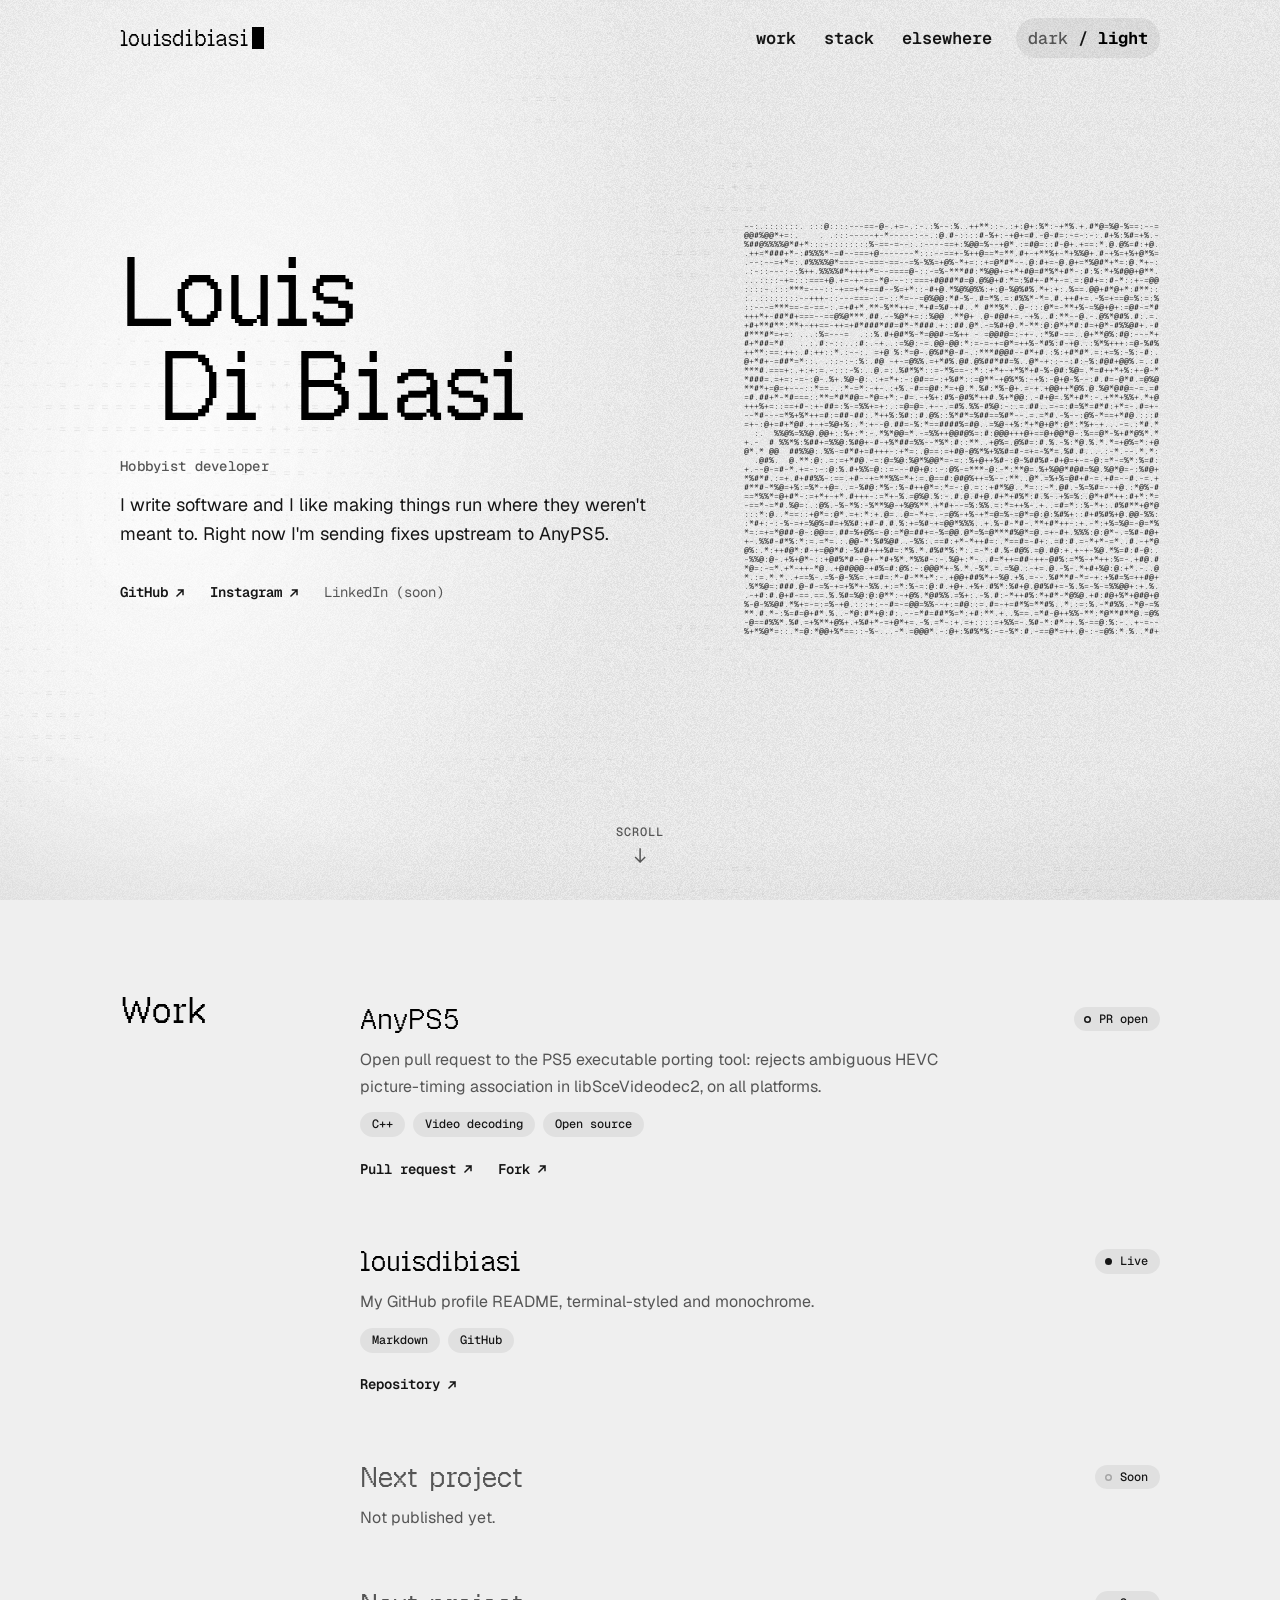
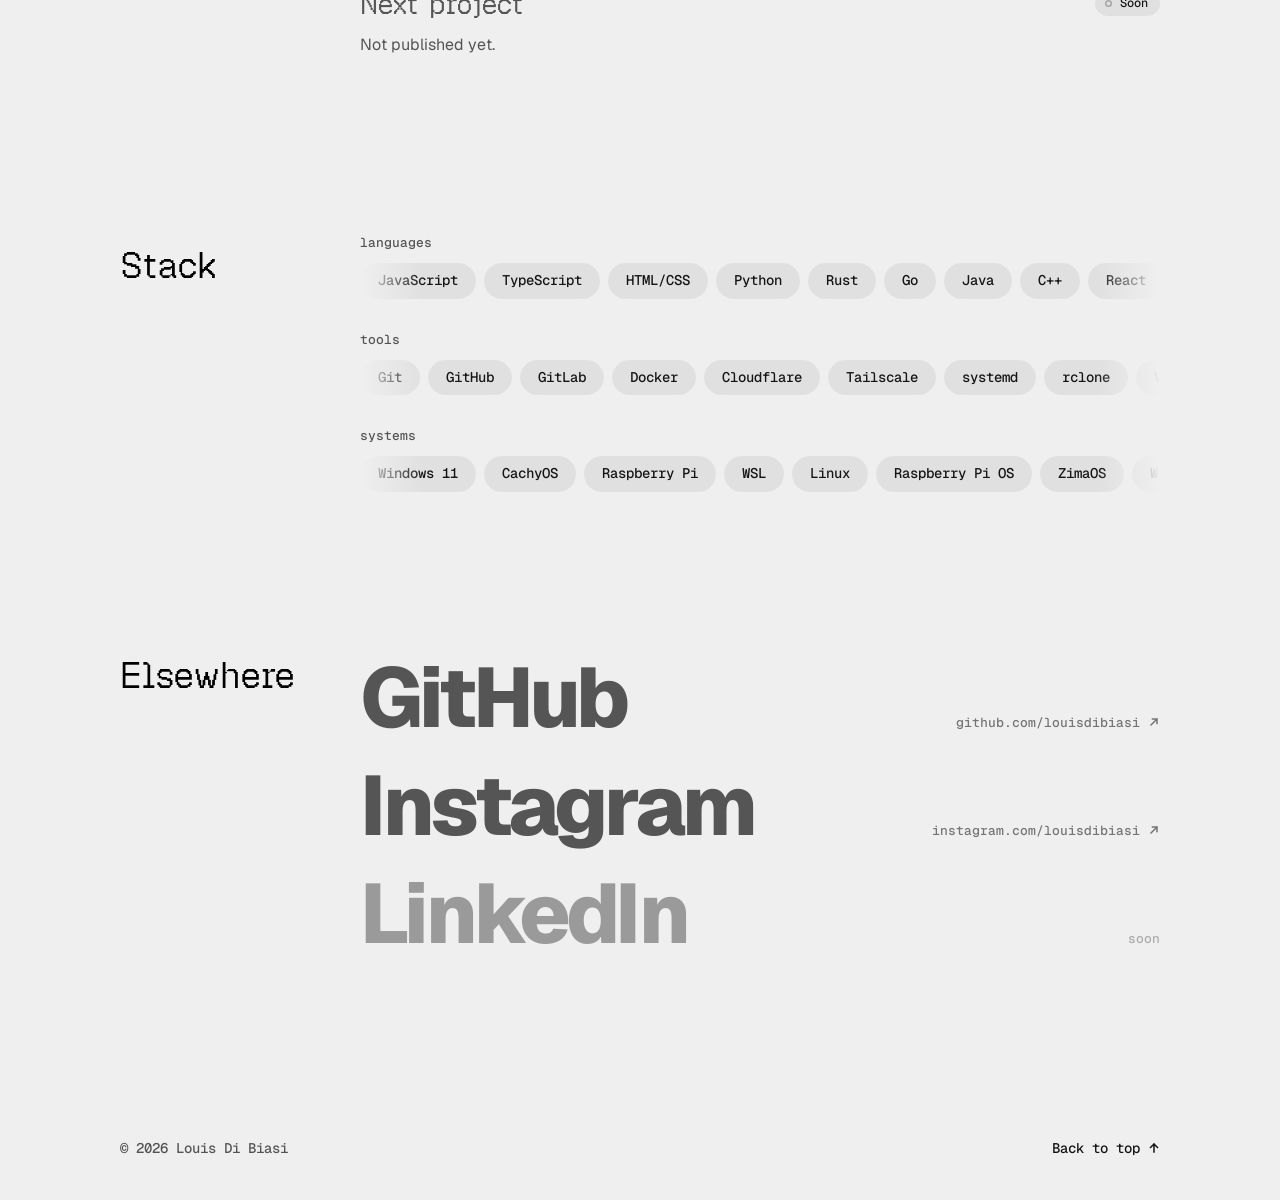
==== index.html @ 1cf5dfa0 "Add site" ====
<!doctype html>
<html lang="en">
<head>
  <meta charset="utf-8">
  <meta name="viewport" content="width=device-width, initial-scale=1">
  <meta name="color-scheme" content="dark light">
  <meta name="darkreader-lock">
  <title>Louis Di Biasi — Hobbyist developer</title>
  <meta name="description" content="Louis Di Biasi, hobbyist developer. I write software and like making things run where they weren't meant to. Projects, stack and links.">
  <link rel="canonical" href="https://louisdibiasi.is-a.dev/">
  <meta name="theme-color" content="#060606" media="(prefers-color-scheme: dark)">
  <meta name="theme-color" content="#efefef" media="(prefers-color-scheme: light)">
  <meta property="og:type" content="website">
  <meta property="og:url" content="https://louisdibiasi.is-a.dev/">
  <meta property="og:title" content="Louis Di Biasi — Hobbyist developer">
  <meta property="og:description" content="Hobbyist developer. Projects, stack and links.">
  <meta name="twitter:card" content="summary">
  <meta name="twitter:title" content="Louis Di Biasi — Hobbyist developer">
  <meta name="twitter:description" content="Hobbyist developer. Projects, stack and links.">
  <script>(function(){var d=document.documentElement;d.className+=" js";try{var t=localStorage.getItem("theme");if(t==="light"||t==="dark")d.setAttribute("data-theme",t)}catch(e){}})();</script>
  <link rel="preload" href="fonts/geist-pixel-square.woff2" as="font" type="font/woff2" crossorigin>
  <link rel="preload" href="fonts/geist-var.woff2" as="font" type="font/woff2" crossorigin>
  <link rel="stylesheet" href="css/styles.css">
  <link rel="icon" href="favicon.svg" type="image/svg+xml">
  <script src="js/main.js" defer></script>
  <script src="js/backdrop.js" defer></script>
  <script src="js/ascii-portrait.js" defer></script>
</head>
<body id="top">
  <div class="bg" aria-hidden="true">
    <i class="beam"></i>
    <canvas class="field"></canvas>
    <i class="grain"></i>
    <i class="vignette"></i>
  </div>
  <div class="sentinel" aria-hidden="true"></div>
  <a class="scroll-cue" href="#work" aria-label="Scroll down to work"><span>scroll</span><svg class="down" width="12" height="16" viewBox="0 0 12 16" aria-hidden="true" focusable="false"><path d="M6 1v13M1.5 9.5 6 14l4.5-4.5" fill="none" stroke="currentColor" stroke-width="1.5" stroke-linecap="square"/></svg></a>
  <a class="skip" href="#main">Skip to content</a>

  <header class="site-header">
    <div class="wrap bar">
      <a class="wordmark rl-host" href="#top" aria-label="louisdibiasi, back to top">
<span class="rl" aria-hidden="true"><span class="rl-w"><span class="rl-c" style="--i:0"><span data-c="l">l</span></span><span class="rl-c" style="--i:1"><span data-c="o">o</span></span><span class="rl-c" style="--i:2"><span data-c="u">u</span></span><span class="rl-c" style="--i:3"><span data-c="i">i</span></span><span class="rl-c" style="--i:4"><span data-c="s">s</span></span><span class="rl-c" style="--i:5"><span data-c="d">d</span></span><span class="rl-c" style="--i:6"><span data-c="i">i</span></span><span class="rl-c" style="--i:7"><span data-c="b">b</span></span><span class="rl-c" style="--i:8"><span data-c="i">i</span></span><span class="rl-c" style="--i:9"><span data-c="a">a</span></span><span class="rl-c" style="--i:10"><span data-c="s">s</span></span><span class="rl-c" style="--i:11"><span data-c="i">i</span></span></span></span>
<span class="cursor" aria-hidden="true"></span></a>
      <nav class="nav" aria-label="Sections">
        <div class="nav-links">
          <a href="#work">work</a>
          <a href="#stack">stack</a>
          <a href="#elsewhere">elsewhere</a>
        </div>
        <button class="theme-toggle" type="button" aria-label="dark / light theme"><span data-t="dark">dark</span> / <span data-t="light">light</span></button>
      </nav>
    </div>
  </header>

  <main id="main">
    <section class="hero" aria-labelledby="name">
      <div class="wrap hero-grid">
        <div class="hero-text">
          <h1 class="name" id="name">
<span class="vh">Louis Di Biasi</span>
<span class="n1 rl-host"><span class="rl" aria-hidden="true"><span class="rl-w"><span class="rl-c" style="--i:0"><span data-c="L">L</span></span><span class="rl-c" style="--i:1"><span data-c="o">o</span></span><span class="rl-c" style="--i:2"><span data-c="u">u</span></span><span class="rl-c" style="--i:3"><span data-c="i">i</span></span><span class="rl-c" style="--i:4"><span data-c="s">s</span></span></span></span></span>
<span class="n2 rl-host"><span class="rl" aria-hidden="true"><span class="rl-w"><span class="rl-c" style="--i:0"><span data-c="D">D</span></span><span class="rl-c" style="--i:1"><span data-c="i">i</span></span></span> <span class="rl-w"><span class="rl-c" style="--i:3"><span data-c="B">B</span></span><span class="rl-c" style="--i:4"><span data-c="i">i</span></span><span class="rl-c" style="--i:5"><span data-c="a">a</span></span><span class="rl-c" style="--i:6"><span data-c="s">s</span></span><span class="rl-c" style="--i:7"><span data-c="i">i</span></span></span></span></span>
</h1>
          <p class="role">Hobbyist developer</p>

          <p class="intro">I write software and I like making things run where they weren&#x27;t meant to. Right now I&#x27;m sending fixes upstream to AnyPS5.</p>

          <ul class="social" aria-label="Profiles">

            <li><a class="lnk" href="https://github.com/louisdibiasi" target="_blank" rel="noopener noreferrer"><span class="u">GitHub</span><svg class="arr" width="12" height="12" viewBox="0 0 12 12" aria-hidden="true" focusable="false"><path d="M3 9 9 3M4.5 3H9v4.5" fill="none" stroke="currentColor" stroke-width="1.5" stroke-linecap="square"/></svg><span class="vh"> (opens in a new tab)</span></a></li>
            <li><a class="lnk" href="https://www.instagram.com/louisdibiasi" target="_blank" rel="noopener noreferrer"><span class="u">Instagram</span><svg class="arr" width="12" height="12" viewBox="0 0 12 12" aria-hidden="true" focusable="false"><path d="M3 9 9 3M4.5 3H9v4.5" fill="none" stroke="currentColor" stroke-width="1.5" stroke-linecap="square"/></svg><span class="vh"> (opens in a new tab)</span></a></li>
            <li><span class="lnk is-soon" role="link" aria-disabled="true">LinkedIn (soon)</span></li>

          </ul>
        </div>
        <figure class="portrait" role="img" aria-label="ASCII portrait made from Louis's GitHub profile picture" data-src="assets/avatar-gray.jpg">

          <pre class="ascii-static" aria-hidden="true">++=:-:::::::..::::::::::::-:::::::::.....:..::.::::::-::::--:-**=:..:=-:...::.:::--=+**#
@@%#@%#++=-:....::.::::::.::---::-::.::..:..::--:-=--:--=++=:+*-.    ....::-==+*##%@@@@@
+###%%%%@@###*==--::::::::::::::::::.::::--==--------+*+**+=-:::.      ...::+*%@@@@@@@@@
.-=:=++**+**#@@@%#*=::::::--::::::-::::--===+=-===--=*****=:.....       .....:=#@%@@@@@@
.::.:::-=---+#%@@@@*==---:::---=--===---==+++===+++**###*-........      ....:::-+*@@@@@@
.:-::::---::-==**#%#==-=====-::----=----=+***#%%@@@@@@*-........  .      ....:::--*@@%%#
:::-:::-++----==--*%+=-=-+*=-::--:::--+*#%%*%@@@@@%+=---:..               .::::::::-----
:..:::.:.:=-===-:::--======---::-=-:::-+#@%##@@@@+... ...           ..      ::::::::+***
:.:::--=--::::--::.::-:-=------::---=++%%@@#*%+-.                    .      .::::::::=++
--==++*##+=::-.:-:::-===*##*###*%%*=-++##%#-:.                             ...:....:..::
+**##**#*++=----::::-:=#*####*##%@*-+++@@%:.....                        ................
##*#%**++=-:...:::.::::=++******++*-=#*@@%:..  ..                    ..-................
%**%%+*-:        ....    ....:::--==:-+%@@*...                .-.......-: ..............
#*###=+=::.     ..    ....         ..:=#@@%=.....    ..:..:-+***:....... ...-::-::......
***%*-==*#+:...     ...... .         .:=+****=....-=++==++****++=-:::--: .=----====--::.
#**%+---==:::... ....... .   ..   ... ..:---==.::-*+*+++=+++++==++===---  ---=-======-::
#**%=---+..--:...  ..::.    ........... :*++-:::-=+**++++++*+++++==+=--=. +#%@#++++==-::
**##+---+=:-::.:=:. ...:-::::.......... .:----=-:-+++=---=-----::.=+*###--+@@@@*++++=--:
=*#**+==-+-:.::.=*====++=--=---=-===-::...::.:----====... ..:-=+**#%%@@#-#:#@%%%+==-::..
-=+++=-::--++-:-++*#*+-=--=======-..:-::::.......:::--::-+*#%%%@@%%@%%%#-%+-%%##*::....:
--=--::-==*@@#==+#*++=:+++++=-*#*.  .:::::-.---::::-+**#%%%%%%%%%%%%@%%*-#%==*+*%-..  .:
-=:.:-----#@%@#*#***+-:.::::::-=-:..:--::--:=======*##%%%%######%%%%%#%+-#%%::=*%*:.  .
         .%%%%##*+=:--==+----==--::--::::::::=--=**##########*##%%%%%##=-%%%=.=#%#-.   .
         -%#***=-...+@%#==---::==--....::.....::=*########*#****#%%%#**=-%%+-.-#%%-:.  .
         :*#*=:.....:#%*-=---=-==-:..::::...::--+**######****++*#%%#*++=-%*--.-#%%+-...
      .   +#=:.......:-==-=+*+++==-::::....:-=+-+****#**#*+++++*####+=++:+-:==.=+==:::..
=--:.:.  -#+:......::::::=#%@#**+=-::......-=++=******+*#++++++*##*+==**.:::-:......::..
+**+*+-. +*=:.....:-:..-***@%%%%#*===::::-=+*#+=##**++*#*+=++*++++=+-==-.... .. ...  ...
*++*+*+:.*+=-.....::.:*%#+#@#%%#%==++===+####%++##*++*##+=+++**+=---::......... ...
+#=+=::.:#*+-......:+##%#+#@%##%%-:-=++*####%%++##==#%#*++**+*#+--::::::  . ...  .  ..
--:...:..==-:....  .#%#%**#%###%%#=+*#%%%**%%%*+#+=--+*+=***+*#*=-::::--...       .
.. ...:-            -##%+-**###%##@@@@%#*+*%%#***==-=++=+***+*##=-:----:.:.          ...
:. .. =#=:.         :*#*:+++###%*#%%%#*++*#%%#*++***#*=+****+*##+----==-.:-.           .
.....-**+=:....     .*#:+%*+##%%#%##*+=+***##*++*#%#*=+*****++#%+--=====:.-:. .
::---**+=:...:-::.::+%+=#*%**####**++=+***##*+**###*+=+*****+*#%+-====-==.:-:. ...
---=+*+=:....-===+=*%**##*******#++++++***##**####*+=+******+*#%+==--==++=.:::....
:-=+++=-:...:===**#***+==**+++++**+++*****#**###*+===+******+*##+=--==+==++...:
.:+++=-:....-+*##*+======-=+++++++*********###**+===++*****++*##+=--===++**-::...
-:++=-:.....*#*+==--------:-=+====+++++*******+====+++****++**##+=--==+++**--==:::..
==+=-::......::::::::::::::::---===++++++**++======++****+++*#%#+---=+++**+---++:::...
+==-::...... ...::::::::....  :::--==+++++==---===+++***+++**###+-:=+++**+*::-+*+::::::.
==-::....... .....::::::...    .:::::----------===++***+++***##*+-:=++*+=**::-=+*+-:::::
--::........ .....   .....      .::---:::------=+++***++++***##*=--=+++=+#*::=++***=::::
-:::........ .   .   ... ..       :---------===++++*+++=+++*###*=--=++==*#+:-=++++**+-::</pre>

          <canvas aria-hidden="true"></canvas>
        </figure>
      </div>
    </section>

    <div class="wrap">
      <section class="section" id="work" aria-labelledby="work-h">
        <h2 class="section-h" id="work-h">Work</h2>
        <ul class="rows">

          <li class="row" data-reveal>
            <div class="row-head"><h3 class="row-name">AnyPS5</h3><span class="status" data-s="open"><span class="dot" aria-hidden="true"></span>PR open</span></div>
            <p class="row-blurb">Open pull request to the PS5 executable porting tool: rejects ambiguous HEVC picture-timing association in libSceVideodec2, on all platforms.</p>
            <ul class="row-tags"><li>C++</li><li>Video decoding</li><li>Open source</li></ul>
            <ul class="row-links"><li><a class="lnk" href="https://github.com/boykopovar/AnyPS5/pull/14074" target="_blank" rel="noopener noreferrer"><span class="u">Pull request</span><svg class="arr" width="12" height="12" viewBox="0 0 12 12" aria-hidden="true" focusable="false"><path d="M3 9 9 3M4.5 3H9v4.5" fill="none" stroke="currentColor" stroke-width="1.5" stroke-linecap="square"/></svg><span class="vh"> (opens in a new tab)</span></a></li><li><a class="lnk" href="https://github.com/louisdibiasi/AnyPS5" target="_blank" rel="noopener noreferrer"><span class="u">Fork</span><svg class="arr" width="12" height="12" viewBox="0 0 12 12" aria-hidden="true" focusable="false"><path d="M3 9 9 3M4.5 3H9v4.5" fill="none" stroke="currentColor" stroke-width="1.5" stroke-linecap="square"/></svg><span class="vh"> (opens in a new tab)</span></a></li></ul>
          </li>
          <li class="row" data-reveal>
            <div class="row-head"><h3 class="row-name">louisdibiasi</h3><span class="status" data-s="live"><span class="dot" aria-hidden="true"></span>Live</span></div>
            <p class="row-blurb">My GitHub profile README, terminal-styled and monochrome.</p>
            <ul class="row-tags"><li>Markdown</li><li>GitHub</li></ul>
            <ul class="row-links"><li><a class="lnk" href="https://github.com/louisdibiasi/louisdibiasi" target="_blank" rel="noopener noreferrer"><span class="u">Repository</span><svg class="arr" width="12" height="12" viewBox="0 0 12 12" aria-hidden="true" focusable="false"><path d="M3 9 9 3M4.5 3H9v4.5" fill="none" stroke="currentColor" stroke-width="1.5" stroke-linecap="square"/></svg><span class="vh"> (opens in a new tab)</span></a></li></ul>
          </li>
          <li class="row is-placeholder" data-reveal>
            <div class="row-head"><h3 class="row-name">Next project</h3><span class="status" data-s="soon"><span class="dot" aria-hidden="true"></span>Soon</span></div>
            <p class="row-blurb">Not published yet.</p>
          </li>
          <li class="row is-placeholder" data-reveal>
            <div class="row-head"><h3 class="row-name">Next project</h3><span class="status" data-s="soon"><span class="dot" aria-hidden="true"></span>Soon</span></div>
            <p class="row-blurb">Not published yet.</p>
          </li>

        </ul>
      </section>

      <section class="section" id="stack" aria-labelledby="stack-h">
        <h2 class="section-h" id="stack-h">Stack</h2>
        <dl class="stack">

          <div class="stack-row" data-reveal><dt>languages</dt><dd><div class="marq"><ul class="items"><li>JavaScript</li><li>TypeScript</li><li>HTML/CSS</li><li>Python</li><li>Rust</li><li>Go</li><li>Java</li><li>C++</li><li>React</li><li>Node.js</li><li>Bash</li><li>PowerShell</li><li>SQL</li><li>Markdown</li></ul><div class="track" aria-hidden="true"><ul class="items"><li>JavaScript</li><li>TypeScript</li><li>HTML/CSS</li><li>Python</li><li>Rust</li><li>Go</li><li>Java</li><li>C++</li><li>React</li><li>Node.js</li><li>Bash</li><li>PowerShell</li><li>SQL</li><li>Markdown</li></ul><ul class="items"><li>JavaScript</li><li>TypeScript</li><li>HTML/CSS</li><li>Python</li><li>Rust</li><li>Go</li><li>Java</li><li>C++</li><li>React</li><li>Node.js</li><li>Bash</li><li>PowerShell</li><li>SQL</li><li>Markdown</li></ul></div></div></dd></div>
          <div class="stack-row" data-reveal><dt>tools</dt><dd><div class="marq"><ul class="items"><li>Git</li><li>GitHub</li><li>GitLab</li><li>Docker</li><li>Cloudflare</li><li>Tailscale</li><li>systemd</li><li>rclone</li><li>VS Code</li><li>Claude Code</li><li>Codex</li><li>ffmpeg</li><li>Obsidian</li><li>OBS Studio</li></ul><div class="track" aria-hidden="true"><ul class="items"><li>Git</li><li>GitHub</li><li>GitLab</li><li>Docker</li><li>Cloudflare</li><li>Tailscale</li><li>systemd</li><li>rclone</li><li>VS Code</li><li>Claude Code</li><li>Codex</li><li>ffmpeg</li><li>Obsidian</li><li>OBS Studio</li></ul><ul class="items"><li>Git</li><li>GitHub</li><li>GitLab</li><li>Docker</li><li>Cloudflare</li><li>Tailscale</li><li>systemd</li><li>rclone</li><li>VS Code</li><li>Claude Code</li><li>Codex</li><li>ffmpeg</li><li>Obsidian</li><li>OBS Studio</li></ul></div></div></dd></div>
          <div class="stack-row" data-reveal><dt>systems</dt><dd><div class="marq"><ul class="items"><li>Windows 11</li><li>CachyOS</li><li>Raspberry Pi</li><li>WSL</li><li>Linux</li><li>Raspberry Pi OS</li><li>ZimaOS</li></ul><div class="track" aria-hidden="true"><ul class="items"><li>Windows 11</li><li>CachyOS</li><li>Raspberry Pi</li><li>WSL</li><li>Linux</li><li>Raspberry Pi OS</li><li>ZimaOS</li><li>Windows 11</li><li>CachyOS</li><li>Raspberry Pi</li><li>WSL</li><li>Linux</li><li>Raspberry Pi OS</li><li>ZimaOS</li></ul><ul class="items"><li>Windows 11</li><li>CachyOS</li><li>Raspberry Pi</li><li>WSL</li><li>Linux</li><li>Raspberry Pi OS</li><li>ZimaOS</li><li>Windows 11</li><li>CachyOS</li><li>Raspberry Pi</li><li>WSL</li><li>Linux</li><li>Raspberry Pi OS</li><li>ZimaOS</li></ul></div></div></dd></div>

        </dl>
      </section>

      <section class="section" id="elsewhere" aria-labelledby="elsewhere-h">
        <h2 class="section-h" id="elsewhere-h">Elsewhere</h2>
        <ul class="elsewhere">

          <li data-reveal><a class="big" href="https://github.com/louisdibiasi" target="_blank" rel="noopener noreferrer"><span class="big-label"><span class="u">GitHub</span></span><span class="big-meta">github.com/louisdibiasi<svg class="arr" width="12" height="12" viewBox="0 0 12 12" aria-hidden="true" focusable="false"><path d="M3 9 9 3M4.5 3H9v4.5" fill="none" stroke="currentColor" stroke-width="1.5" stroke-linecap="square"/></svg></span><span class="vh"> (opens in a new tab)</span></a></li>
          <li data-reveal><a class="big" href="https://www.instagram.com/louisdibiasi" target="_blank" rel="noopener noreferrer"><span class="big-label"><span class="u">Instagram</span></span><span class="big-meta">instagram.com/louisdibiasi<svg class="arr" width="12" height="12" viewBox="0 0 12 12" aria-hidden="true" focusable="false"><path d="M3 9 9 3M4.5 3H9v4.5" fill="none" stroke="currentColor" stroke-width="1.5" stroke-linecap="square"/></svg></span><span class="vh"> (opens in a new tab)</span></a></li>
          <li data-reveal><span class="big is-soon" role="link" aria-disabled="true"><span class="big-label">LinkedIn</span><span class="big-meta">soon</span></span></li>

        </ul>
      </section>
    </div>
  </main>

  <footer class="site-footer">
    <div class="wrap">
      <div class="foot-bar">
        <p>© 2026 Louis Di Biasi</p>
        <a class="to-top" href="#top"><span class="u">Back to top</span> <svg class="up" width="12" height="12" viewBox="0 0 12 12" aria-hidden="true" focusable="false"><path d="M6 10V2M2.5 5.5 6 2l3.5 3.5" fill="none" stroke="currentColor" stroke-width="1.5" stroke-linecap="square"/></svg></a>
      </div>
    </div>
  </footer>
</body>
</html>
---- css/styles.css ----
@font-face {
  font-family: "Geist Pixel";
  src: url("../fonts/geist-pixel-square.woff2") format("woff2");
  font-weight: 400;
  font-display: swap;
}
@font-face {
  font-family: "Geist Pixel Grid";
  src: url("../fonts/geist-pixel-grid.woff2") format("woff2");
  font-weight: 400;
  font-display: swap;
}
@font-face {
  font-family: "Geist";
  src: url("../fonts/geist-var.woff2") format("woff2");
  font-weight: 100 900;
  font-display: swap;
}
@font-face {
  font-family: "Geist Mono";
  src: url("../fonts/geist-mono-var.woff2") format("woff2");
  font-weight: 100 900;
  font-display: swap;
}
@font-face {
  font-family: "Sans Fallback";
  src: local("Arial"), local("Helvetica Neue"), local("Segoe UI");
  size-adjust: 100%;
}
@font-face {
  font-family: "Mono Fallback";
  src: local("Consolas"), local("Menlo"), local("DejaVu Sans Mono");
  size-adjust: 104%;
}
:root {
  --bg: #060606;
  --fg: #ededed;
  --fg-hi: #ffffff;
  --muted: #a3a3a3;
  --faint: #5a5a5a;
  --chip: rgb(255 255 255 / 0.07);
  --chip-hi: rgb(255 255 255 / 0.13);
  --hover: rgb(255 255 255 / 0.04);
  --spot: rgb(255 255 255 / 0.07);
  --edge: rgb(255 255 255 / 0.1);
  --header-bg: rgb(6 6 6 / 0.72);
  --grain: 0.05;
  --beam-a: rgb(255 255 255 / 0.07);
  --pixel: "Geist Pixel", "Mono Fallback", ui-monospace, Consolas, monospace;
  --sans: "Geist", "Sans Fallback", system-ui, -apple-system, "Segoe UI", sans-serif;
  --mono: "Geist Mono", "Mono Fallback", ui-monospace, "Cascadia Mono", Consolas, monospace;
  --s1: 4px;
  --s2: 8px;
  --s3: 12px;
  --s4: 16px;
  --s5: 24px;
  --s6: 32px;
  --s7: 40px;
  --s8: 64px;
  --s9: 96px;
  --s10: 128px;
  --gutter: var(--s4);
  --ease: cubic-bezier(0.22, 0.61, 0.36, 1);
  --tap: 40px;
  color-scheme: dark;
}
@media (prefers-color-scheme: light) {
  :root:not([data-theme="dark"]) {
    --bg: #efefef;
    --fg: #151515;
    --fg-hi: #000000;
    --muted: #555555;
    --faint: #a5a5a5;
    --chip: rgb(0 0 0 / 0.06);
    --chip-hi: rgb(0 0 0 / 0.11);
    --hover: rgb(0 0 0 / 0.035);
    --spot: rgb(0 0 0 / 0.06);
    --edge: rgb(0 0 0 / 0.12);
    --header-bg: rgb(239 239 239 / 0.74);
    --grain: 0.07;
    --beam-a: rgb(255 255 255 / 0.9);
    color-scheme: light;
  }
}
:root[data-theme="light"] {
  --bg: #efefef;
  --fg: #151515;
  --fg-hi: #000000;
  --muted: #555555;
  --faint: #a5a5a5;
  --chip: rgb(0 0 0 / 0.06);
  --chip-hi: rgb(0 0 0 / 0.11);
  --hover: rgb(0 0 0 / 0.035);
  --spot: rgb(0 0 0 / 0.06);
  --edge: rgb(0 0 0 / 0.12);
  --header-bg: rgb(239 239 239 / 0.74);
  --grain: 0.07;
  --beam-a: rgb(255 255 255 / 0.9);
  color-scheme: light;
}
*,
*::before,
*::after {
  box-sizing: border-box;
}
html {
  -webkit-text-size-adjust: 100%;
  scrollbar-width: thin;
  scrollbar-color: var(--faint) transparent;
}
@media (prefers-reduced-motion: no-preference) {
  html {
    scroll-behavior: smooth;
  }
}
body {
  margin: 0;
  background: var(--bg);
  color: var(--fg);
  font: 400 16px/1.65 var(--sans);
  caret-color: var(--fg);
  -webkit-font-smoothing: antialiased;
  text-rendering: optimizeLegibility;
  overflow-x: clip;
}
::selection {
  background: var(--fg);
  color: var(--bg);
}
h1,
h2,
h3,
p,
ul,
ol,
dl,
dd,
figure {
  margin: 0;
}
ul,
ol {
  padding: 0;
  list-style: none;
}
a {
  color: inherit;
  text-decoration: none;
}
:focus-visible {
  outline: 2px solid var(--fg);
  outline-offset: 3px;
}
.vh {
  position: absolute;
  width: 1px;
  height: 1px;
  overflow: hidden;
  clip-path: inset(50%);
  white-space: nowrap;
}
.skip {
  position: absolute;
  left: var(--s4);
  top: -100px;
  z-index: 100;
  padding: var(--s2) var(--s3);
  background: var(--fg);
  color: var(--bg);
  font: 500 0.8125rem var(--mono);
}
.skip:focus {
  top: var(--s3);
}
.wrap {
  width: 100%;
  max-width: 1120px;
  margin-inline: auto;
  padding-inline: var(--gutter);
}
@media (min-width: 768px) {
  :root {
    --gutter: var(--s7);
  }
}

.bg {
  position: fixed;
  inset: 0;
  z-index: -1;
  overflow: hidden;
  pointer-events: none;
}
.bg > * {
  position: absolute;
  display: block;
}
.beam {
  top: -30%;
  left: -20%;
  width: 70vmax;
  height: 160%;
  background: radial-gradient(closest-side, var(--beam-a), transparent);
  filter: blur(40px);
  transform: rotate(18deg);
  animation: beam 60s ease-in-out infinite alternate;
}
@keyframes beam {
  from {
    transform: translate3d(-8%, 0, 0) rotate(18deg);
  }
  to {
    transform: translate3d(95%, 4%, 0) rotate(26deg);
  }
}
.field {
  inset: 0;
  width: 100%;
  height: 100%;
  color: var(--fg);
}
.grain {
  inset: -50%;
  background: url("../assets/grain.png");
  opacity: var(--grain);
  mix-blend-mode: overlay;
}
.vignette {
  inset: 0;
  background: radial-gradient(120% 90% at 50% 40%, transparent 55%, rgb(0 0 0 / 0.55));
}
:root[data-theme="light"] .vignette {
  background: radial-gradient(120% 90% at 50% 40%, transparent 60%, rgb(0 0 0 / 0.1));
}
@media (prefers-color-scheme: light) {
  :root:not([data-theme="dark"]) .vignette {
    background: radial-gradient(120% 90% at 50% 40%, transparent 60%, rgb(0 0 0 / 0.1));
  }
}

.rl-host {
  display: inline-block;
  width: fit-content;
}
.rl-w {
  display: inline-block;
  white-space: nowrap;
}
.rl-c {
  display: inline-block;
}
.rl-c > span {
  display: block;
}
@keyframes ripple {
  40%,
  60% {
    font-family: "Geist Pixel Grid", var(--pixel);
    opacity: 0.78;
  }
}
@media (hover: hover) and (prefers-reduced-motion: no-preference) {
  .rl-host:hover .rl-c > span,
  .rl-host:focus-visible .rl-c > span {
    animation: ripple 0.55s var(--ease) calc(var(--i, 0) * 28ms) 1 both;
  }
}

.sentinel {
  position: absolute;
  top: 0;
  left: 0;
  width: 1px;
  height: 24px;
  pointer-events: none;
}
.site-header {
  position: sticky;
  top: 0;
  z-index: 20;
  transition: background 0.3s var(--ease), box-shadow 0.3s var(--ease);
}
.site-header.is-stuck {
  background: var(--header-bg);
  -webkit-backdrop-filter: blur(16px) saturate(1.4);
  backdrop-filter: blur(16px) saturate(1.4);
  box-shadow: 0 1px 0 var(--edge);
}
.bar {
  display: flex;
  align-items: center;
  justify-content: space-between;
  gap: var(--s4);
  min-height: 76px;
}
.wordmark {
  display: inline-flex;
  align-items: center;
  min-height: var(--tap);
  font: 400 1.375rem/1 var(--pixel);
  letter-spacing: 0.01em;
  color: var(--fg-hi);
}
.cursor {
  display: inline-block;
  width: 0.55em;
  height: 1em;
  margin-left: 4px;
  background: currentColor;
  animation: blink 1.1s steps(1) infinite;
}
@keyframes blink {
  50% {
    opacity: 0;
  }
}
.nav {
  display: flex;
  align-items: center;
  gap: var(--s1);
}
.nav-links {
  display: none;
  gap: var(--s1);
}
@media (min-width: 600px) {
  .nav-links {
    display: flex;
  }
}
.nav a,
.theme-toggle {
  display: inline-flex;
  align-items: center;
  min-height: var(--tap);
  padding-inline: var(--s3);
  border-radius: 999px;
  color: var(--fg);
  font: 600 1.0625rem var(--mono);
  transition: background 0.25s var(--ease), color 0.25s var(--ease);
}
.nav a:hover,
.theme-toggle:hover {
  background: var(--chip);
  color: var(--fg-hi);
}
.theme-toggle {
  margin-left: var(--s2);
  border: 0;
  background: var(--chip);
  cursor: pointer;
  white-space: pre;
}
html:not(.js) .theme-toggle {
  display: none;
}
.theme-toggle [data-t] {
  color: var(--muted);
  font-weight: 500;
}
.theme-toggle[data-current="dark"] [data-t="dark"],
.theme-toggle[data-current="light"] [data-t="light"] {
  color: var(--fg-hi);
  font-weight: 700;
}

.u {
  position: relative;
}
.u::after {
  content: "";
  position: absolute;
  left: 0;
  right: 0;
  bottom: -0.1em;
  height: 2px;
  background: currentColor;
  transform: scaleX(0);
  transform-origin: left center;
  transition: transform 0.4s var(--ease);
}
a:hover .u::after,
a:focus-visible .u::after {
  transform: scaleX(1);
}
.arr {
  flex: none;
  width: 12px;
  height: 12px;
  overflow: visible;
  transition: transform 0.3s var(--ease);
}
.arr path {
  vector-effect: non-scaling-stroke;
}
a:hover > .arr,
a:focus-visible > .arr {
  transform: translate(2px, -2px);
}
.lnk {
  display: inline-flex;
  align-items: center;
  gap: 6px;
  min-height: var(--tap);
  font-weight: 600;
}
.lnk.is-soon {
  color: var(--muted);
  font-weight: 400;
  cursor: default;
}

.hero {
  position: relative;
  display: flex;
  align-items: flex-end;
  min-height: 92svh;
  margin-top: -77px;
  padding-block: var(--s9) var(--s8);
}
.hero-grid {
  position: relative;
  display: grid;
  gap: var(--s7);
}
.hero-text {
  max-width: 40rem;
}
.name {
  font: 400 clamp(3.25rem, 1.8rem + 7.2vw, 6rem) / 0.98 var(--pixel);
  letter-spacing: -0.01em;
  color: var(--fg-hi);
}
.name .rl-host {
  display: block;
}
.name .n2 {
  margin-left: 0.4em;
}
.role {
  margin-top: var(--s5);
  color: var(--muted);
  font: 500 0.875rem var(--mono);
  letter-spacing: 0.02em;
}
.intro {
  max-width: 44ch;
  margin-top: var(--s4);
  font-size: 1.125rem;
  line-height: 1.6;
}
.social {
  display: flex;
  flex-wrap: wrap;
  gap: 0 var(--s5);
  margin-top: var(--s5);
  font-family: var(--mono);
  font-size: 0.875rem;
}
.portrait {
  position: relative;
  order: -1;
  width: 70%;
  max-width: 460px;
  aspect-ratio: 1;
  color: var(--fg);
  container-type: inline-size;
}
.portrait canvas {
  position: absolute;
  inset: 0;
  width: 100%;
  height: 100%;
  opacity: 0;
}
.portrait.is-live canvas {
  opacity: 1;
}
.ascii-static {
  margin: 0;
  overflow: hidden;
  font: 400 0.5rem/1.2 var(--mono);
  font-size: calc(100cqw / 52.8);
  white-space: pre;
  color: var(--fg);
  opacity: 0.85;
  user-select: none;
}
.portrait.is-live .ascii-static {
  display: none;
}
@media (min-width: 860px) {
  .hero {
    align-items: center;
  }
  .hero-grid {
    grid-template-columns: minmax(0, 7fr) minmax(0, 5fr);
    align-items: center;
  }
  .portrait {
    order: 0;
    width: 100%;
    justify-self: end;
  }
}

main {
  padding-bottom: var(--s9);
}
.section {
  display: grid;
  grid-template-columns: minmax(0, 1fr);
  gap: var(--s5);
  padding-top: var(--s10);
  scroll-margin-top: 48px;
}
.section-h {
  font: 400 clamp(1.75rem, 1.4rem + 1.2vw, 2.25rem) / 1.1 var(--pixel);
  color: var(--fg-hi);
}
@media (min-width: 768px) {
  .section {
    grid-template-columns: 200px minmax(0, 1fr);
    gap: 0 var(--s7);
    padding-top: 152px;
  }
  .section-h {
    position: sticky;
    top: 112px;
    align-self: start;
    padding-top: var(--s3);
  }
}

.rows {
  display: grid;
  gap: var(--s2);
}
.row {
  position: relative;
  isolation: isolate;
  display: grid;
  gap: var(--s3);
  padding: var(--s5) var(--s3);
  margin-inline: calc(var(--s3) * -1);
  border-radius: 20px;
  transition: background 0.4s var(--ease);
}
@media (min-width: 768px) {
  .row {
    padding: var(--s5);
    margin-inline: calc(var(--s5) * -1);
  }
}
.row::before {
  content: "";
  position: absolute;
  inset: 0;
  z-index: -1;
  border-radius: inherit;
  background: radial-gradient(360px circle at var(--mx, 50%) var(--my, 0%), var(--spot), transparent 70%);
  opacity: 0;
  transition: opacity 0.4s var(--ease);
}
@media (hover: hover) {
  .row:not(.is-placeholder):hover {
    background: var(--hover);
  }
  .row:not(.is-placeholder):hover::before {
    opacity: 1;
  }
  .row:not(.is-placeholder):hover .row-name {
    transform: translateX(8px);
  }
}
.row-head {
  display: flex;
  align-items: center;
  justify-content: space-between;
  gap: var(--s4);
}
.row-name {
  font: 400 clamp(1.375rem, 1.1rem + 1vw, 1.75rem) / 1.15 var(--pixel);
  color: var(--fg-hi);
  transition: transform 0.4s var(--ease);
}
.status {
  display: inline-flex;
  align-items: center;
  gap: 8px;
  padding: 4px 12px 4px 10px;
  border-radius: 999px;
  background: var(--chip);
  font: 500 0.75rem/1.4 var(--mono);
  white-space: nowrap;
}
.dot {
  width: 7px;
  height: 7px;
  border-radius: 50%;
  background: var(--fg);
}
.status[data-s="open"] .dot,
.status[data-s="progress"] .dot {
  background: none;
  box-shadow: inset 0 0 0 1.5px var(--fg);
}
.status[data-s="soon"] .dot {
  background: none;
  box-shadow: inset 0 0 0 1.5px var(--faint);
}
.row-blurb {
  max-width: 54ch;
  color: var(--muted);
}
.row-tags {
  display: flex;
  flex-wrap: wrap;
  gap: var(--s2);
}
.row-tags li {
  padding: 3px 12px;
  border-radius: 999px;
  background: var(--chip);
  font: 500 0.75rem/1.6 var(--mono);
  color: var(--fg);
}
.row-links {
  display: flex;
  flex-wrap: wrap;
  gap: 0 var(--s5);
  font-family: var(--mono);
  font-size: 0.875rem;
}
.row.is-placeholder .row-name,
.row.is-placeholder .row-blurb {
  color: var(--muted);
}

.stack {
  display: grid;
  grid-template-columns: minmax(0, 1fr);
  gap: var(--s6);
  min-width: 0;
}
.stack-row {
  min-width: 0;
}
.stack-row dt {
  margin-bottom: var(--s3);
  color: var(--muted);
  font: 500 0.8125rem var(--mono);
}
.marq {
  overflow: hidden;
  padding-block: 8px;
  margin-block: -8px;
  -webkit-mask-image: linear-gradient(90deg, transparent, #000 8%, #000 92%, transparent);
  mask-image: linear-gradient(90deg, transparent, #000 8%, #000 92%, transparent);
}
.items {
  display: flex;
  flex-wrap: wrap;
  gap: var(--s2);
}
.items li {
  flex: none;
  padding: 8px 18px;
  border-radius: 999px;
  background: var(--chip);
  font: 500 0.875rem/1.4 var(--mono);
  white-space: nowrap;
  transition: background 0.25s var(--ease), transform 0.25s var(--ease), color 0.25s var(--ease);
}
.items li:hover {
  background: var(--chip-hi);
  color: var(--fg-hi);
  transform: scale(1.07);
}
.track {
  display: none;
}
@media (prefers-reduced-motion: no-preference) {
  .marq > .items {
    display: none;
  }
  .track {
    display: flex;
    width: max-content;
    animation: marquee 55s linear infinite;
  }
  .track .items {
    flex-wrap: nowrap;
    padding-right: var(--s2);
  }
  .stack-row:nth-child(2) .track {
    animation-direction: reverse;
    animation-duration: 65s;
  }
  .stack-row:nth-child(3) .track {
    animation-duration: 75s;
  }
}
@keyframes marquee {
  to {
    transform: translateX(-50%);
  }
}

.elsewhere {
  display: grid;
}
.big {
  display: flex;
  align-items: baseline;
  justify-content: space-between;
  gap: var(--s4);
  padding-block: var(--s3);
  color: var(--muted);
  transition: color 0.35s var(--ease);
}
.big-label {
  font: 800 clamp(2.5rem, 1.2rem + 6vw, 5.25rem) / 1 var(--sans);
  letter-spacing: -0.045em;
  transition: transform 0.45s var(--ease);
}
.big-meta {
  display: inline-flex;
  align-items: center;
  gap: 8px;
  font: 500 0.8125rem var(--mono);
  opacity: 0.8;
}
.big-label .u::after {
  height: 4px;
  bottom: -0.04em;
}
a.big:hover,
a.big:focus-visible {
  color: var(--fg-hi);
}
a.big:hover .big-label,
a.big:focus-visible .big-label {
  transform: translateX(14px);
}
.big.is-soon {
  cursor: default;
  opacity: 0.55;
}
@media (max-width: 599px) {
  .big-meta {
    display: none;
  }
}

.site-footer {
  position: relative;
  overflow: hidden;
  padding-top: var(--s7);
}
.foot-bar {
  display: flex;
  align-items: center;
  justify-content: space-between;
  gap: var(--s4);
  padding-block: var(--s5) var(--s6);
  font: 500 0.875rem var(--mono);
  color: var(--muted);
}
.to-top {
  display: inline-flex;
  align-items: center;
  gap: 8px;
  min-height: var(--tap);
  padding-inline: var(--s3);
  margin-right: calc(var(--s3) * -1);
  border-radius: 999px;
  color: var(--fg);
  transition: background 0.3s var(--ease), color 0.3s var(--ease);
}
.to-top .up {
  flex: none;
  transition: transform 0.4s var(--ease);
}
.to-top:hover,
.to-top:focus-visible {
  background: var(--chip);
  color: var(--fg-hi);
}
.to-top:hover .up,
.to-top:focus-visible .up {
  transform: translateY(-4px);
}

.scroll-cue {
  position: fixed;
  left: 50%;
  bottom: 28px;
  z-index: 15;
  display: flex;
  flex-direction: column;
  align-items: center;
  gap: 8px;
  padding: 8px 12px;
  color: var(--muted);
  font: 500 0.75rem var(--mono);
  letter-spacing: 0.08em;
  text-transform: uppercase;
  transform: translateX(-50%);
  transition: opacity 0.5s var(--ease), color 0.3s var(--ease);
}
.scroll-cue:hover {
  color: var(--fg-hi);
}
html.scrolled .scroll-cue {
  opacity: 0;
  pointer-events: none;
}
html:not(.js) .scroll-cue {
  display: none;
}
@media (prefers-reduced-motion: no-preference) {
  .scroll-cue .down {
    animation: bob 1.8s var(--ease) infinite;
  }
}
@keyframes bob {
  50% {
    transform: translateY(5px);
  }
}

html.js [data-reveal] {
  opacity: 0;
  transform: translateY(8px);
  filter: blur(3px);
  transition: opacity 0.6s var(--ease), transform 0.6s var(--ease), filter 0.6s var(--ease);
}
html.js [data-reveal].is-in {
  opacity: 1;
  transform: none;
  filter: none;
}

@supports (animation-timeline: scroll()) {
  @media (prefers-reduced-motion: no-preference) {
    .hero-text,
    .portrait {
      animation: hero-out linear both;
      animation-timeline: scroll(root);
      animation-range: 0 70vh;
    }
    .portrait {
      animation-name: portrait-out;
    }
    .row {
      animation: row-in linear both;
      animation-timeline: view();
      animation-range: entry 0% entry 45%;
    }
  }
}
@keyframes hero-out {
  to {
    opacity: 0.1;
    transform: translateY(-48px);
  }
}
@keyframes portrait-out {
  to {
    opacity: 0.15;
    transform: translateY(-28px) scale(0.96);
  }
}
@keyframes row-in {
  from {
    opacity: 0.25;
    transform: translateY(24px);
  }
}

@media (prefers-reduced-motion: reduce) {
  .cursor,
  .beam {
    animation: none;
  }
  html.js [data-reveal] {
    opacity: 1;
    transform: none;
    filter: none;
    transition: none;
  }
  .row,
  .row-name,
  .big-label {
    transition: none;
  }
}

::view-transition-old(root),
::view-transition-new(root) {
  animation-duration: 0.55s;
  animation-timing-function: cubic-bezier(0.22, 0.61, 0.36, 1);
}
html.theme-fade *,
html.theme-fade *::before,
html.theme-fade *::after {
  transition: background-color 0.5s ease, color 0.5s ease, box-shadow 0.5s ease, opacity 0.5s ease !important;
}
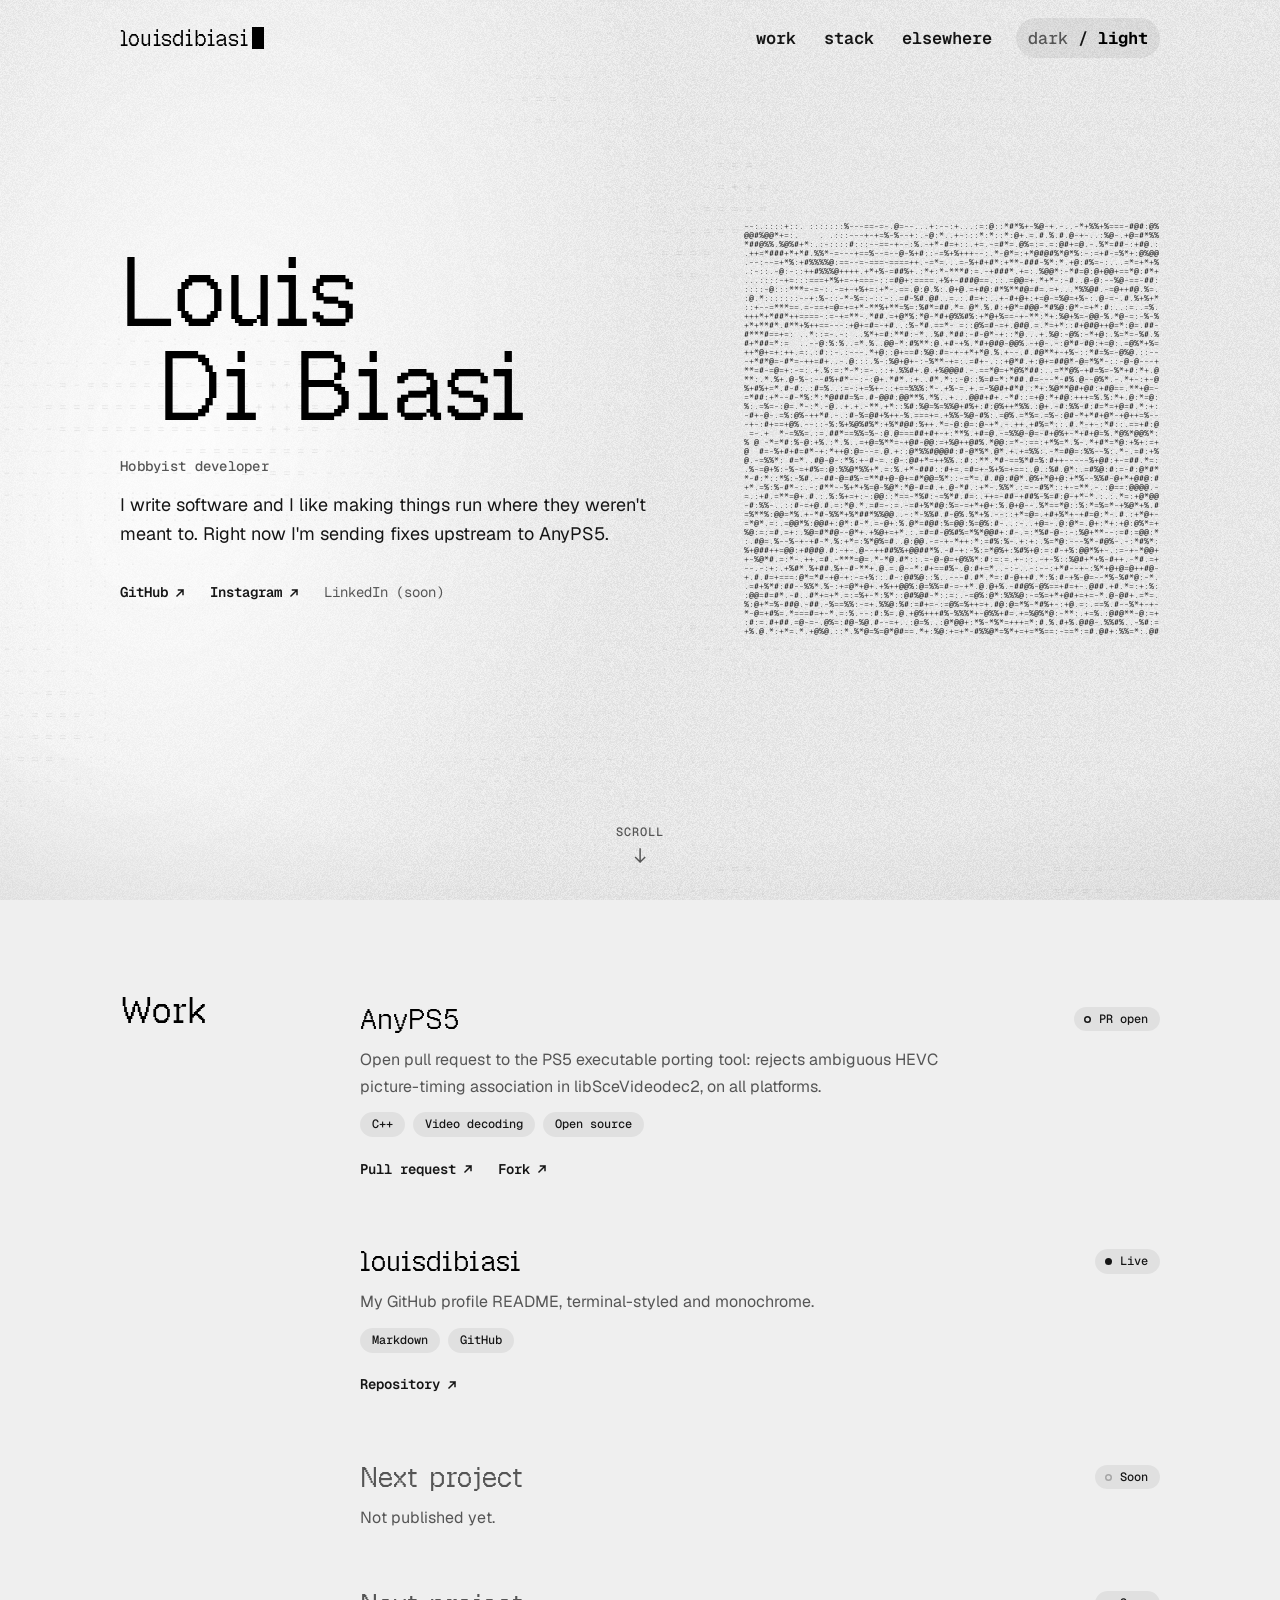
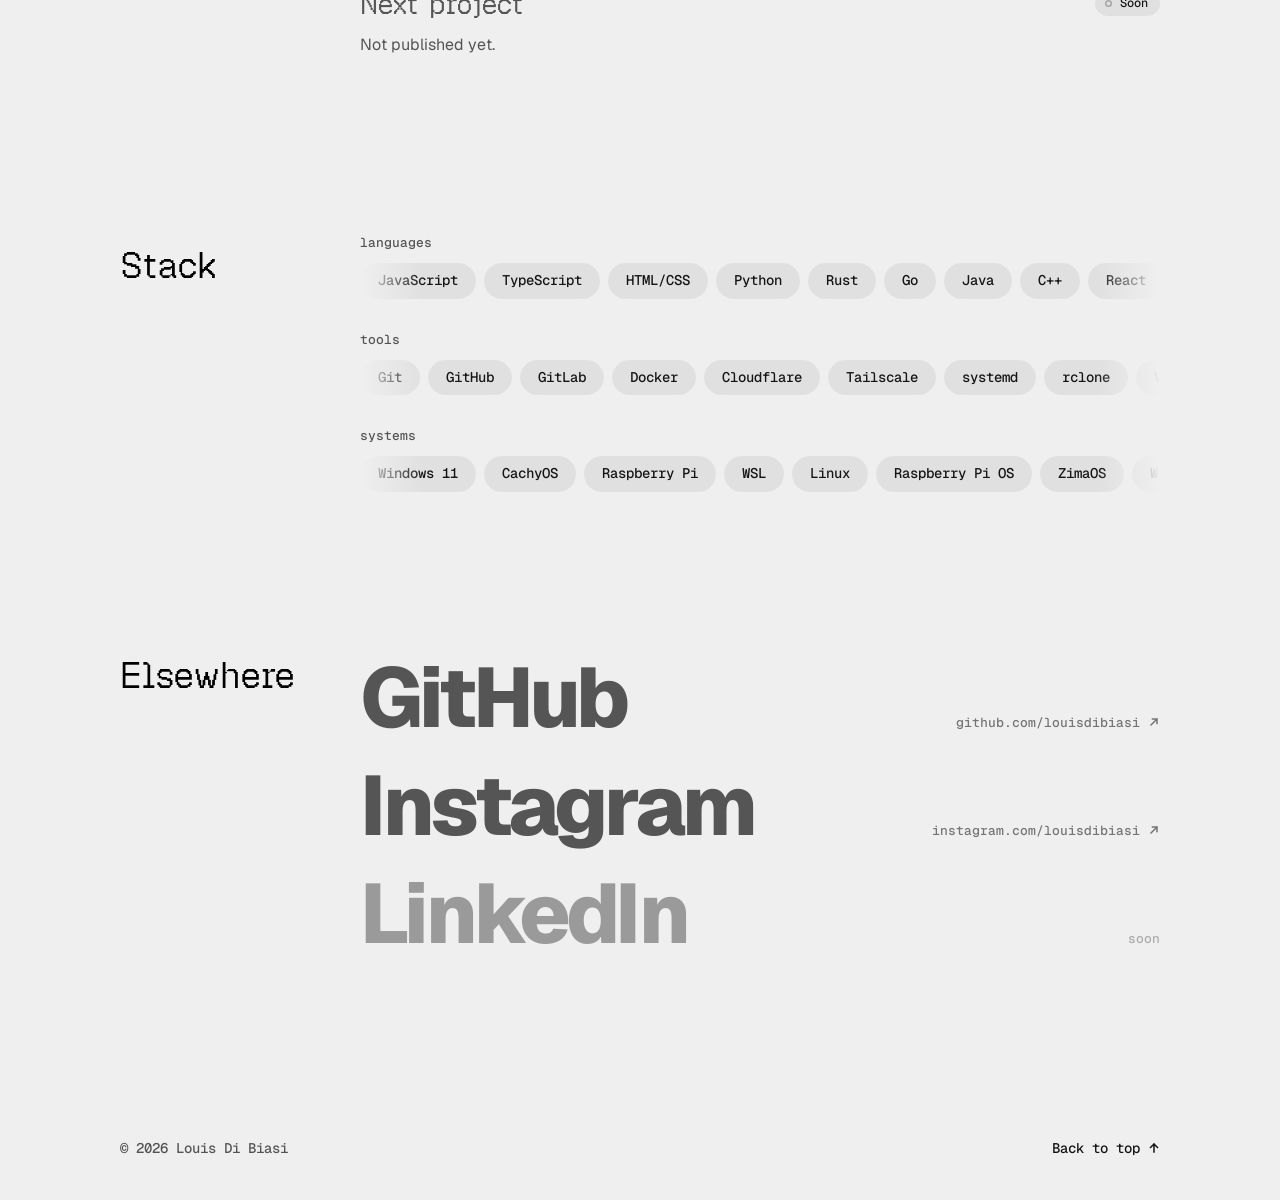
==== commit 69a7030a: "Simplify page title" ====
--- a/index.html
+++ b/index.html
@@ -5,17 +5,17 @@
   <meta name="viewport" content="width=device-width, initial-scale=1">
   <meta name="color-scheme" content="dark light">
   <meta name="darkreader-lock">
-  <title>Louis Di Biasi — Hobbyist developer</title>
+  <title>Louis Di Biasi</title>
   <meta name="description" content="Louis Di Biasi, hobbyist developer. I write software and like making things run where they weren't meant to. Projects, stack and links.">
   <link rel="canonical" href="https://louisdibiasi.is-a.dev/">
   <meta name="theme-color" content="#060606" media="(prefers-color-scheme: dark)">
   <meta name="theme-color" content="#efefef" media="(prefers-color-scheme: light)">
   <meta property="og:type" content="website">
   <meta property="og:url" content="https://louisdibiasi.is-a.dev/">
-  <meta property="og:title" content="Louis Di Biasi — Hobbyist developer">
+  <meta property="og:title" content="Louis Di Biasi">
   <meta property="og:description" content="Hobbyist developer. Projects, stack and links.">
   <meta name="twitter:card" content="summary">
-  <meta name="twitter:title" content="Louis Di Biasi — Hobbyist developer">
+  <meta name="twitter:title" content="Louis Di Biasi">
   <meta name="twitter:description" content="Hobbyist developer. Projects, stack and links.">
   <script>(function(){var d=document.documentElement;d.className+=" js";try{var t=localStorage.getItem("theme");if(t==="light"||t==="dark")d.setAttribute("data-theme",t)}catch(e){}})();</script>
   <link rel="preload" href="fonts/geist-pixel-square.woff2" as="font" type="font/woff2" crossorigin>
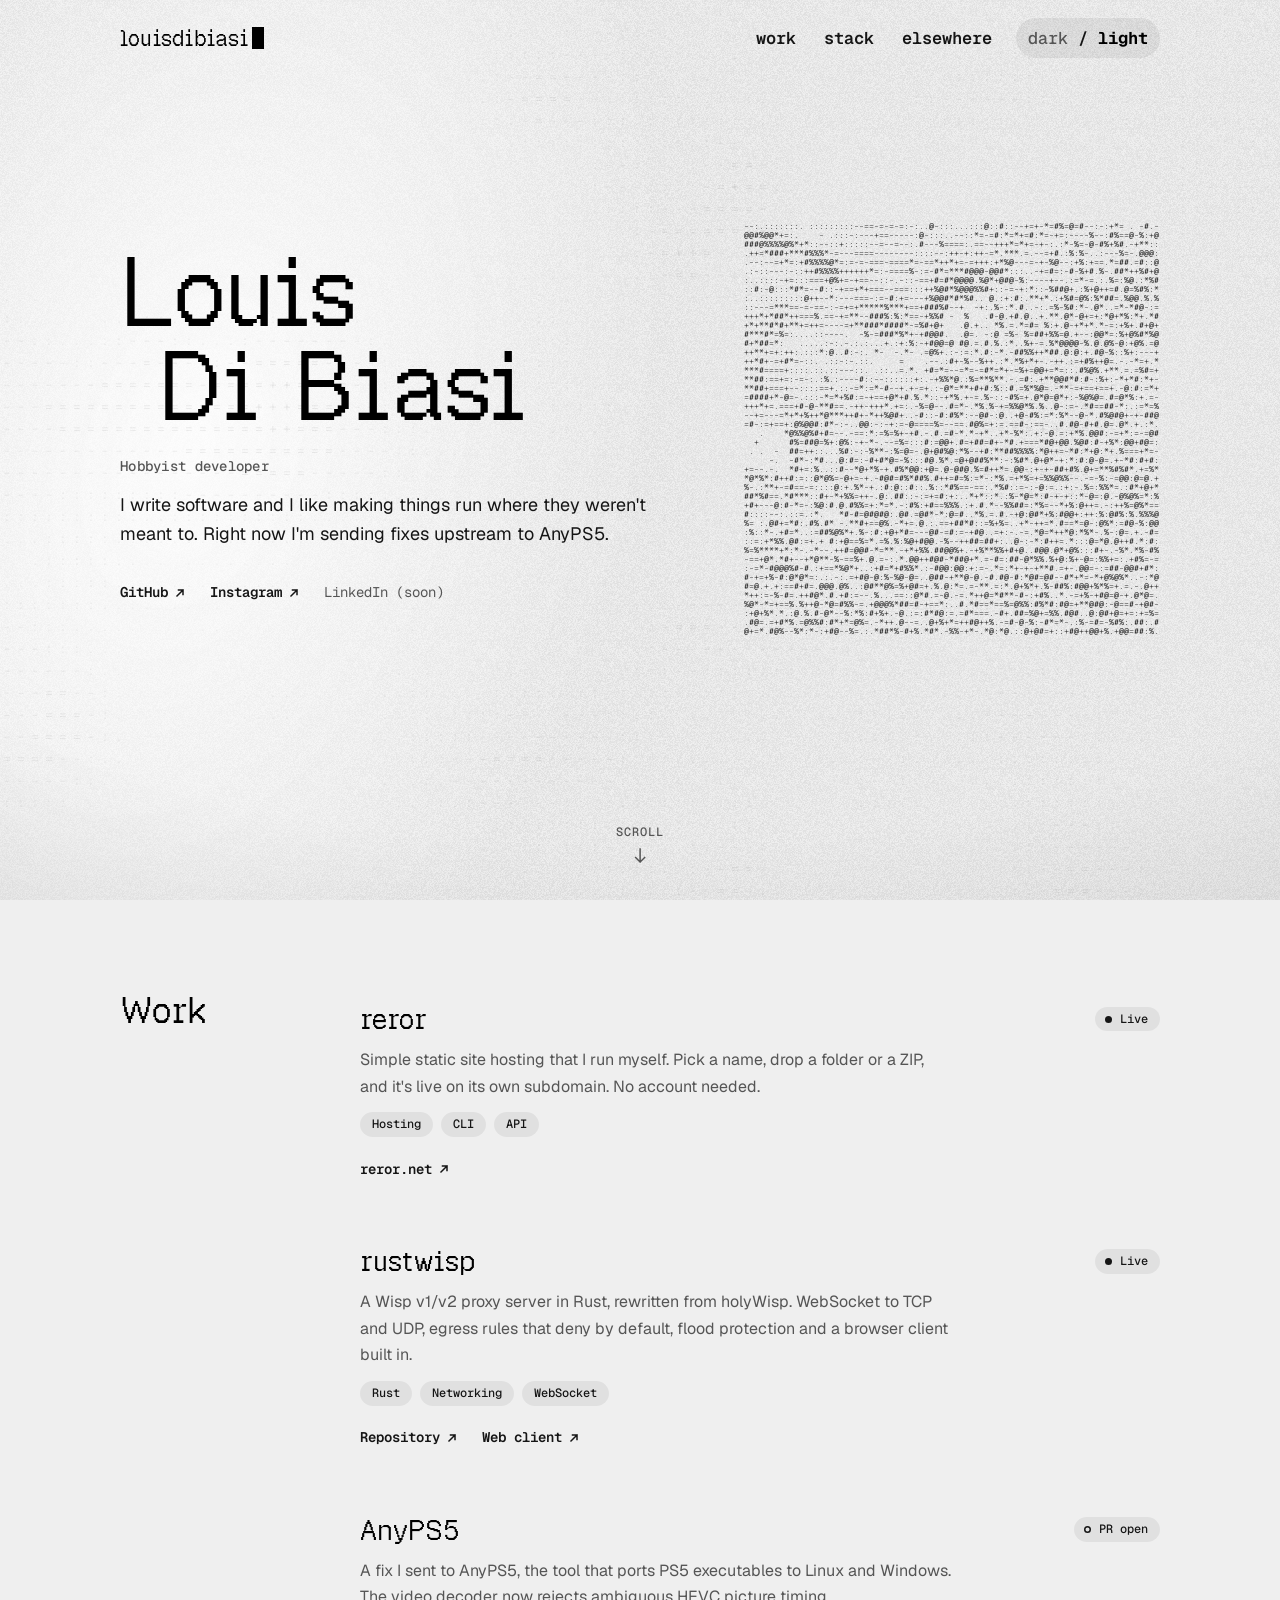
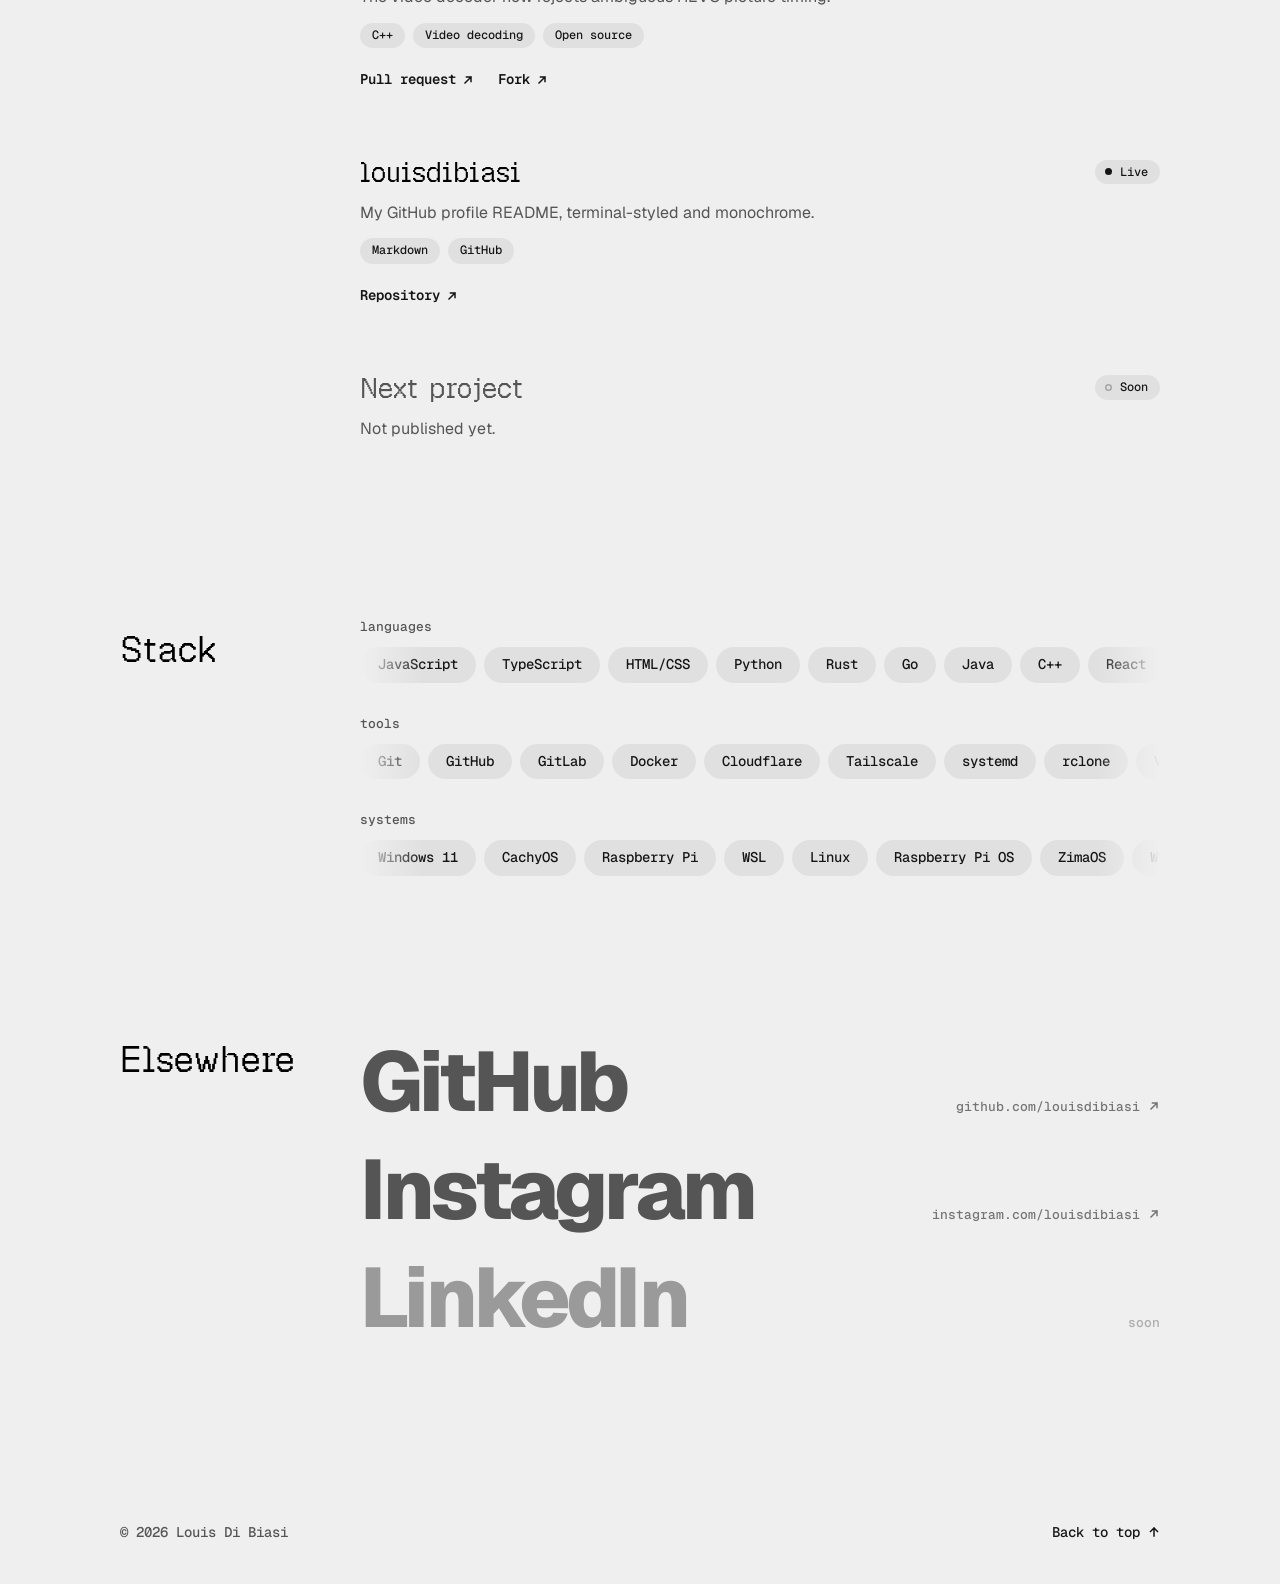
==== commit 8a383e3d: "Add reror and rustwisp to projects" ====
--- a/index.html
+++ b/index.html
@@ -132,8 +132,20 @@
         <ul class="rows">
 
           <li class="row" data-reveal>
+            <div class="row-head"><h3 class="row-name">reror</h3><span class="status" data-s="live"><span class="dot" aria-hidden="true"></span>Live</span></div>
+            <p class="row-blurb">Simple static site hosting that I run myself. Pick a name, drop a folder or a ZIP, and it&#x27;s live on its own subdomain. No account needed.</p>
+            <ul class="row-tags"><li>Hosting</li><li>CLI</li><li>API</li></ul>
+            <ul class="row-links"><li><a class="lnk" href="https://reror.net" target="_blank" rel="noopener noreferrer"><span class="u">reror.net</span><svg class="arr" width="12" height="12" viewBox="0 0 12 12" aria-hidden="true" focusable="false"><path d="M3 9 9 3M4.5 3H9v4.5" fill="none" stroke="currentColor" stroke-width="1.5" stroke-linecap="square"/></svg><span class="vh"> (opens in a new tab)</span></a></li></ul>
+          </li>
+          <li class="row" data-reveal>
+            <div class="row-head"><h3 class="row-name">rustwisp</h3><span class="status" data-s="live"><span class="dot" aria-hidden="true"></span>Live</span></div>
+            <p class="row-blurb">A Wisp v1/v2 proxy server in Rust, rewritten from holyWisp. WebSocket to TCP and UDP, egress rules that deny by default, flood protection and a browser client built in.</p>
+            <ul class="row-tags"><li>Rust</li><li>Networking</li><li>WebSocket</li></ul>
+            <ul class="row-links"><li><a class="lnk" href="https://github.com/louisdibiasi/rustwisp" target="_blank" rel="noopener noreferrer"><span class="u">Repository</span><svg class="arr" width="12" height="12" viewBox="0 0 12 12" aria-hidden="true" focusable="false"><path d="M3 9 9 3M4.5 3H9v4.5" fill="none" stroke="currentColor" stroke-width="1.5" stroke-linecap="square"/></svg><span class="vh"> (opens in a new tab)</span></a></li><li><a class="lnk" href="https://louisdibiasi.is-a.dev/rustwisp/" target="_blank" rel="noopener noreferrer"><span class="u">Web client</span><svg class="arr" width="12" height="12" viewBox="0 0 12 12" aria-hidden="true" focusable="false"><path d="M3 9 9 3M4.5 3H9v4.5" fill="none" stroke="currentColor" stroke-width="1.5" stroke-linecap="square"/></svg><span class="vh"> (opens in a new tab)</span></a></li></ul>
+          </li>
+          <li class="row" data-reveal>
             <div class="row-head"><h3 class="row-name">AnyPS5</h3><span class="status" data-s="open"><span class="dot" aria-hidden="true"></span>PR open</span></div>
-            <p class="row-blurb">Open pull request to the PS5 executable porting tool: rejects ambiguous HEVC picture-timing association in libSceVideodec2, on all platforms.</p>
+            <p class="row-blurb">A fix I sent to AnyPS5, the tool that ports PS5 executables to Linux and Windows. The video decoder now rejects ambiguous HEVC picture timing.</p>
             <ul class="row-tags"><li>C++</li><li>Video decoding</li><li>Open source</li></ul>
             <ul class="row-links"><li><a class="lnk" href="https://github.com/boykopovar/AnyPS5/pull/14074" target="_blank" rel="noopener noreferrer"><span class="u">Pull request</span><svg class="arr" width="12" height="12" viewBox="0 0 12 12" aria-hidden="true" focusable="false"><path d="M3 9 9 3M4.5 3H9v4.5" fill="none" stroke="currentColor" stroke-width="1.5" stroke-linecap="square"/></svg><span class="vh"> (opens in a new tab)</span></a></li><li><a class="lnk" href="https://github.com/louisdibiasi/AnyPS5" target="_blank" rel="noopener noreferrer"><span class="u">Fork</span><svg class="arr" width="12" height="12" viewBox="0 0 12 12" aria-hidden="true" focusable="false"><path d="M3 9 9 3M4.5 3H9v4.5" fill="none" stroke="currentColor" stroke-width="1.5" stroke-linecap="square"/></svg><span class="vh"> (opens in a new tab)</span></a></li></ul>
           </li>
@@ -142,10 +154,6 @@
             <p class="row-blurb">My GitHub profile README, terminal-styled and monochrome.</p>
             <ul class="row-tags"><li>Markdown</li><li>GitHub</li></ul>
             <ul class="row-links"><li><a class="lnk" href="https://github.com/louisdibiasi/louisdibiasi" target="_blank" rel="noopener noreferrer"><span class="u">Repository</span><svg class="arr" width="12" height="12" viewBox="0 0 12 12" aria-hidden="true" focusable="false"><path d="M3 9 9 3M4.5 3H9v4.5" fill="none" stroke="currentColor" stroke-width="1.5" stroke-linecap="square"/></svg><span class="vh"> (opens in a new tab)</span></a></li></ul>
-          </li>
-          <li class="row is-placeholder" data-reveal>
-            <div class="row-head"><h3 class="row-name">Next project</h3><span class="status" data-s="soon"><span class="dot" aria-hidden="true"></span>Soon</span></div>
-            <p class="row-blurb">Not published yet.</p>
           </li>
           <li class="row is-placeholder" data-reveal>
             <div class="row-head"><h3 class="row-name">Next project</h3><span class="status" data-s="soon"><span class="dot" aria-hidden="true"></span>Soon</span></div>
